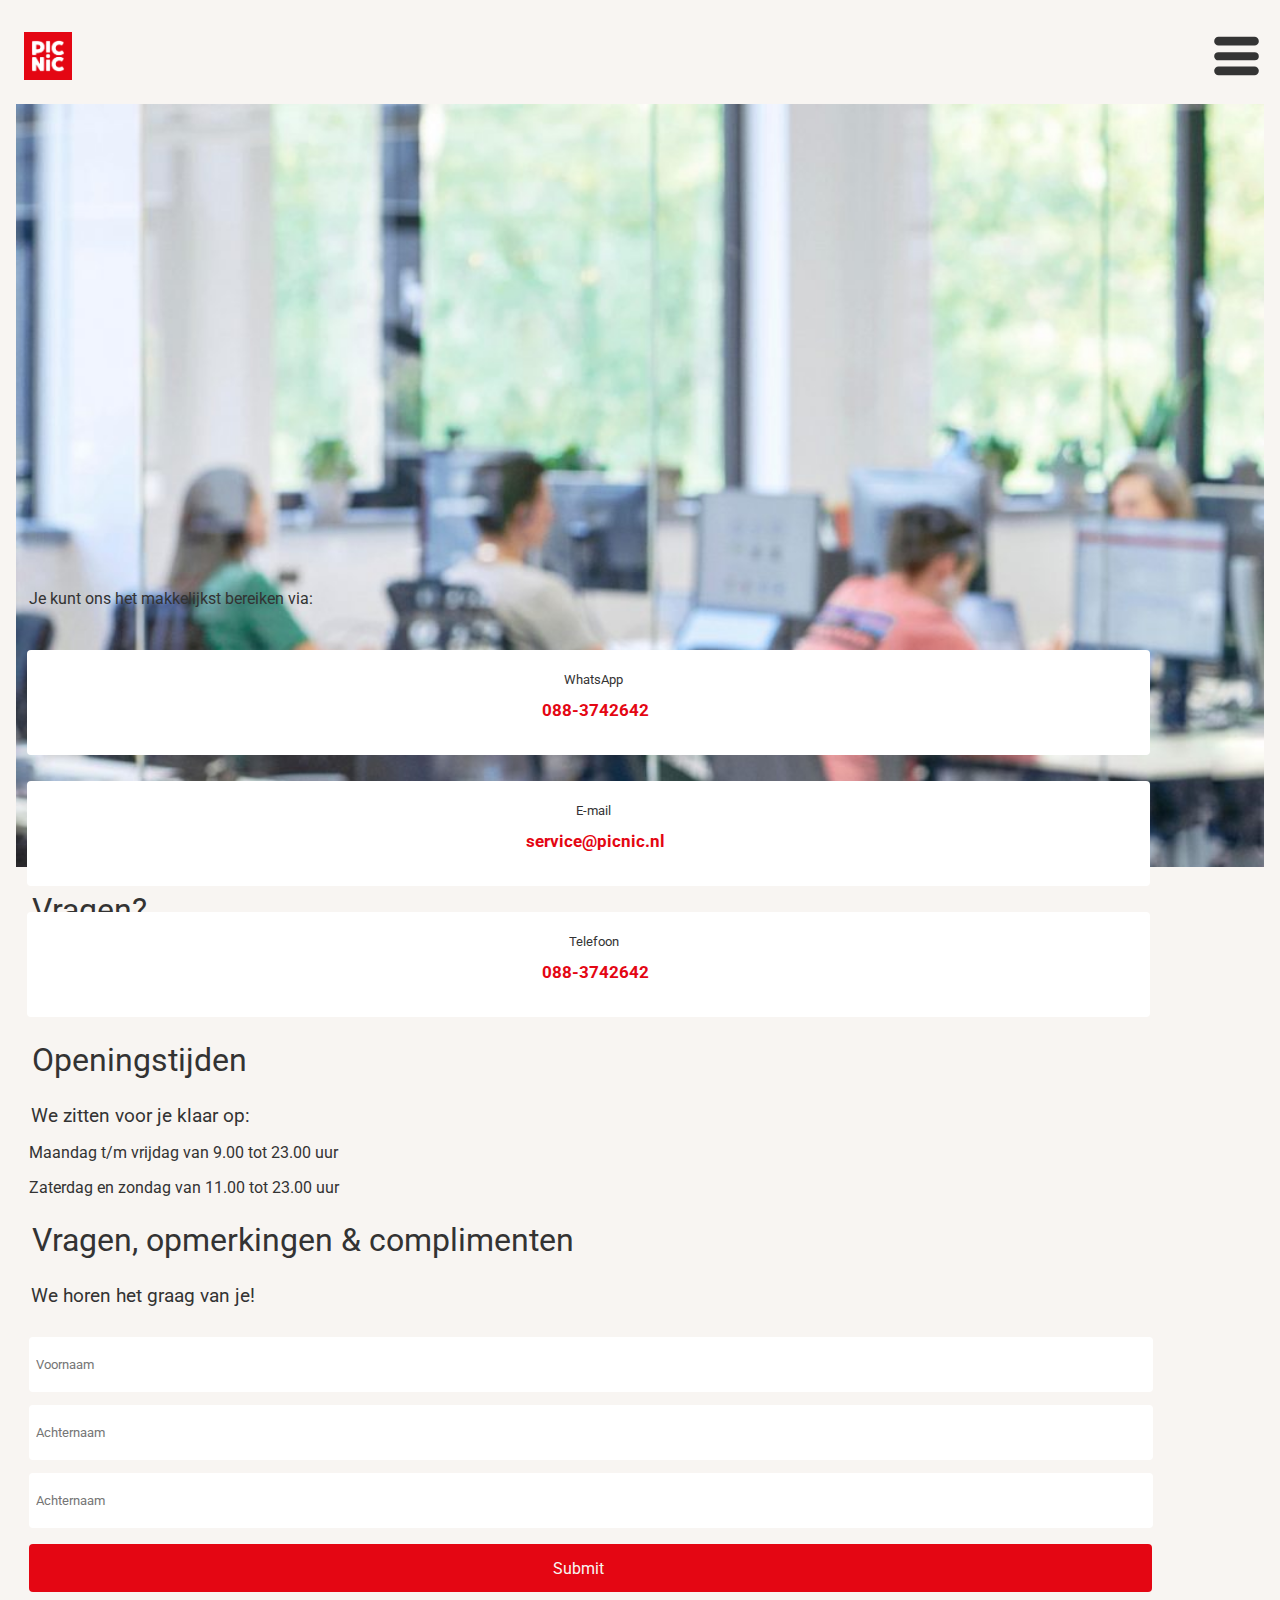
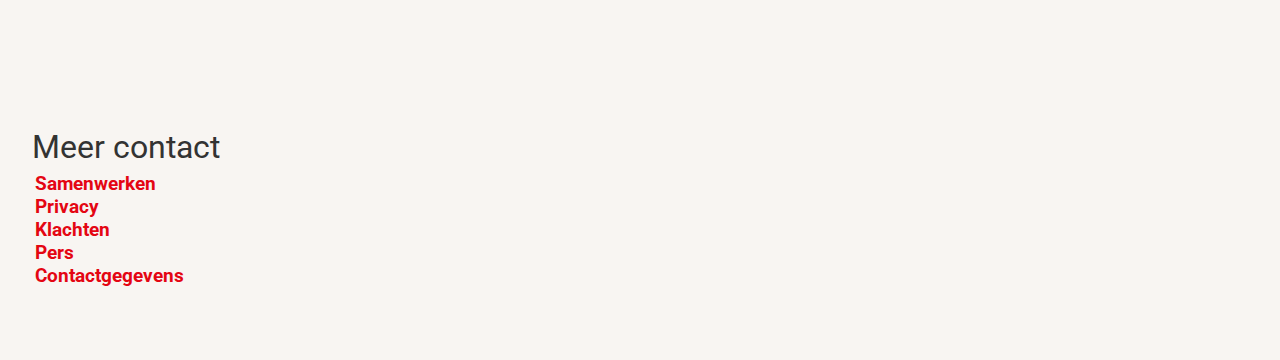
==== contact.html @ 74795848 "Add files via upload" ====
<!DOCTYPE html>
<html lang="nl">

<head>
    <meta charset="UTF-8">
    <link rel="shortcut icon" type="image/jpg" href="images/favicon.png"/>

    <title>Urban Outfitters</title>
    <link rel="stylesheet" href="styles/styles-page2.css">
    <link rel="preconnect" href="https://fonts.googleapis.com">
    <link href="https://fonts.googleapis.com/css2?family=Roboto&display=swap" rel="stylesheet"> 
    <link href="https://fonts.googleapis.com/css2?family=Roboto:wght@700&display=swap" rel="stylesheet">
    <meta name="viewport" content="width=device-width, initial-scale=1, minimum-scale=1">
</head>

<body>

<! -- header -->
<header>
    <div>
        <img class="logo" src="images/logo.svg" alt="Logo">
        <button class="mobile-menu-button">
            <img src="images/menu2.svg" alt="Mobile menu open">
        </button>
    </div>
    <nav class="mobile-menu">
        <ul class="mobile-menu-list">
            <li>
                <a href="index.html">Hoe werkt het?</a>
            </li>
            <li>
                <a href="#">App downloaden</a>
            </li>
            <li>
                <a href="#">Over Picnic</a>
            </li>
            <li>
                <a href="#">Veelgestelde vragen</a>
            </li>
            <li>
                <a href="contact.html" class="active"> Contact</a>
            </li>
        </ul>
    </nav>
</header>

<! -- main-->
<main>
<! -- section 1 -->
    <article>
        <img src="images/contact.jpeg" alt="Logo">
        <h1>Vragen?</h1> 
        <h2> Heb je een vraag of wil je iets aan ons kwijt? We helpen je graag!</h2>
    </article>
<! -- section 2 -->    

<article>
    <p>Je kunt ons het makkelijkst bereiken via:</p>
    <button>
      <p>WhatsApp</p>
    <p>088-3742642</p>
    </button>

    <button>
        <p>E-mail</p>
      <p>service@picnic.nl</p>
      </button>

      <button>
        <p>Telefoon</p>
      <p>088-3742642</p>
      </button>
      
    <h1>Openingstijden</h1>
    <h2>We zitten voor je klaar op:</h2>
    <h3>Maandag t/m vrijdag van 9.00 tot 23.00 uur</h3>
<h3>Zaterdag en zondag van 11.00 tot 23.00 uur </h3>

<h1>Vragen, opmerkingen & complimenten</h1>
<h2>We horen het graag van je!</h2>

<form action="#">
    <label for="fname"></label>
    <input type="text" id="fname" name="fname" placeholder="Voornaam" required>

    <label for="lname"></label><br>
    <input type="text" id="lname" name="lname" placeholder="Achternaam" required>

    <label for="lname"></label><br>
    <input type="text" id="lname" name="lname" placeholder="Achternaam" required>

    <input type="submit" value="Submit">
  </form> 

</article>

<! -- section 3 -->    
<article><h1>Meer contact</h1>
  <ul>
    <li>
        <a href="#">Samenwerken</a>
    </li>
    <li>
        <a href="#">Privacy</a>
    </li>
    <li>
        <a href="#">Klachten</a>
    </li>
    <li>
        <a href="#">Pers</a>
    </li>
    <li>
        <a href="#">Contactgegevens</a>
    </li>

</ul>
</article>
    <footer>
        <nav></nav>
    </footer>
</main>


<script src="scripts/script.js"></script>
</body>
</html>
---- styles/styles-page2.css ----
/* ALGEMENE CUSTOM PROPERTIES */
:root {
    --main-color: #F8F5F2;
    --subcolor-color: white;
    --background-color: #F8F5F2;
    --menu-color: #F8F5F2;

    --header-color: #E40613;
    --hover-color: #EC6663;
    --focus-color: #F9F8F6;
    --accent-color: #E40613;

    --white-space: 5vw;
    --max-width: 97.5em;

/* STYLING */
    --font-family:'Roboto', sans-serif;
    --h1-color: #333333;
    --h2-color: #333333;
    --h3-color: #83817D;
    --h4-color: #333333;
    --text-color: #222222;
    --sub-text-color: #83817D;
    --a-color:#E40613;
    --p-color:#E40613;
    --button: #E40613;
    --button-color: white;
}

*, *::before, *::after {
    box-sizing: border-box;
}

html, body {
    background-color: var(--main-color);
    margin: 0;
}

body {
    color: var(--main-color);
}

img {
    display: block;
    width: 100%;
    object-fit: contain;
}

body > hr {
    width: 100%;
    border: none;
    border-bottom: 0.06em solid var(--border-color);
    margin: 0;
}

header {
    padding-top: 1.5em;
    width: 100%;
    background-color: var(--main-color);
    display: flex;
    align-items: center;
}

header .logo {
    max-height: 4em;
    width: auto;
    padding: 0.5em;
    padding-left: 1.5em;
    border-radius: 0.4em;
}

header > div {
    display: flex;
    justify-content: space-between;
    width: 100%;
}

article {
    background-color: var(--background-color);
    padding:1em;
    height: 30em;
  }


article:nth-child(2) {
    background-color: var(--background-color);
    padding:1em;
    height: 70em;
}

article:nth-child(3) {
    background-color: var(--main-color);
    padding:1em;
    height: 17em;
}

h1 {
    color: var(--h1-color);
    font-family: var(--font-family);
    font-size: 2em;
    line-height: 44.54px;
    padding-left: 0.5em;
    font-weight: normal;
}

h2 {
    color: var(--h2-color);
    margin-top: -1em;
    font-family: var(--font-family);
    font-size: 1.2em;
    padding-left: 0.8em;
    font-weight: normal;
    margin-top: 0.6em;
}

h3 {
    color: var(--h2-color);
    margin-top: -1em;
    font-family: var(--font-family);
    font-size: 1em;
    padding-left: 0.8em;
    font-weight: normal;
    margin-top: 0.6em;
}

p {
    color: var(--h4-color);
    margin-top: -1em;
    font-family: var(--font-family);
    font-size: 1em;
    padding-top: 1.3em;
    padding-left: 0.8em;
    font-weight: normal;
}

p:nth-child(2) {
    color: var(--p-color);
    margin-top: -1em;
    font-family: var(--font-family);
    font-size: 1.3em;
    padding-top: 1em;
    padding-left: 0.8em;
    font-weight: bold;
}

a {
    color: var(--a-color);
    text-decoration: none;
    font-family: var(--font-family);
    font-size: 1em;
    font-weight: bold;
}

button {
    margin-top: 2em;
    margin-left: 0.8em;
    padding:1.3em 1.3em 1.3em 1.3em;
    width: 90%;
    border:none;
    border-radius:.25rem;
    cursor:pointer;
    color: var(--button-color);
    background-color: var(--button-color);
}

button:hover,
button:focus {
    background-color: var(--background-color);
    border: 0.01em solid var(--accent-color);
}

ul {
    margin-top: -1em;
    font-family: var(--font-family);
    font-size: 1.2em;
    padding-left: 3.4em;
    font-weight: normal;
    list-style-type: none;
}

article ul {
margin-top: -1em;
font-family: var(--font-family);
font-size: 1.2em;
padding-left: 1em;
font-weight: normal;
list-style-type: none;
}s

main ul img {
    padding-top: 1em;
    max-width: 17%;
    float: left;
}

.mobile-menu {
    position: fixed;
    top: 7em;
    left: -100%;
    width: 100%;
    height: 100%;

    transition: left 300ms;
    z-index: 20;
    background-color: var(--menu-color);
    padding-top: 2em;
}

header .mobile-menu-button {
    width: 3.5em;
    margin: 0;
    padding: 0;
    border: none;
    background-color: unset !important;
    margin-right: 1.5em;
}

.mobile-menu-button img {
    width: 100%;
    height: 100%;
}

.mobile-menu ul {
    margin-top: 0;
    list-style-type: none;
    padding-left: 2em;

}

.mobile-menu ul li {
    margin-bottom: 0.5em;
}

.mobile-menu ul a {
    text-decoration: none;
    color: var(--h1-color);
    font-weight: bold;
    font-size: 1.5em;
}

.mobile-menu ul a.active {
    border-bottom: 0.18em solid var(--accent-color);
}

.mobile-menu.open {
    left: 0;
}

.horizontal-slider {
    display: flex;
    gap: 1em;
    overflow: auto;
    scroll-snap-type: x mandatory;
}

.horizontal-slider img {
    height: auto;
    width: 15em;
    scroll-snap-align: start;
}

article .icons {
    max-height: 3em;
    display: block;
    margin-left: auto;
    margin-right: auto;
}

input[type=text] {
    font-family: var(--font-family);
    width: 90%;
    padding: 1.5em 1.5em;
    border: none;
    border-radius:.25rem;
    padding-left: 0.5em;
    margin-left: 1em;
    margin-top: 1em;
}

input[type=submit] {
    font-family: var(--font-family);
    background-color: var(--accent-color);
    border-radius:.25rem;
    width: 90%;
    border: none;
    color: var(--sub-color);
    padding: 0.9em 2em;
    text-align: center;
    text-decoration: none;
    font-size: 1em;

    padding-left: 0.5em;
    margin-left: 0.8em;
    margin-top: 1em;
}

input[type=submit]:focus,
input[type=submit]:hover {
    color: var(--focus-color);
    background-color:var(--hover-color);
}

input[type=text]:focus {
    color: var(--accent-color);
    border: 0.01em solid var(--accent-color);
  }

footer {
    background-color: var(--main-color)
    height: 8.5em;
    text-align: center;
}

footer li {
    display:inline-block
}

footer img {
    margin-top: 1.5em;
    margin-bottom: 1.5em;
    width: 70%;
    padding-left: 0.1em;
}
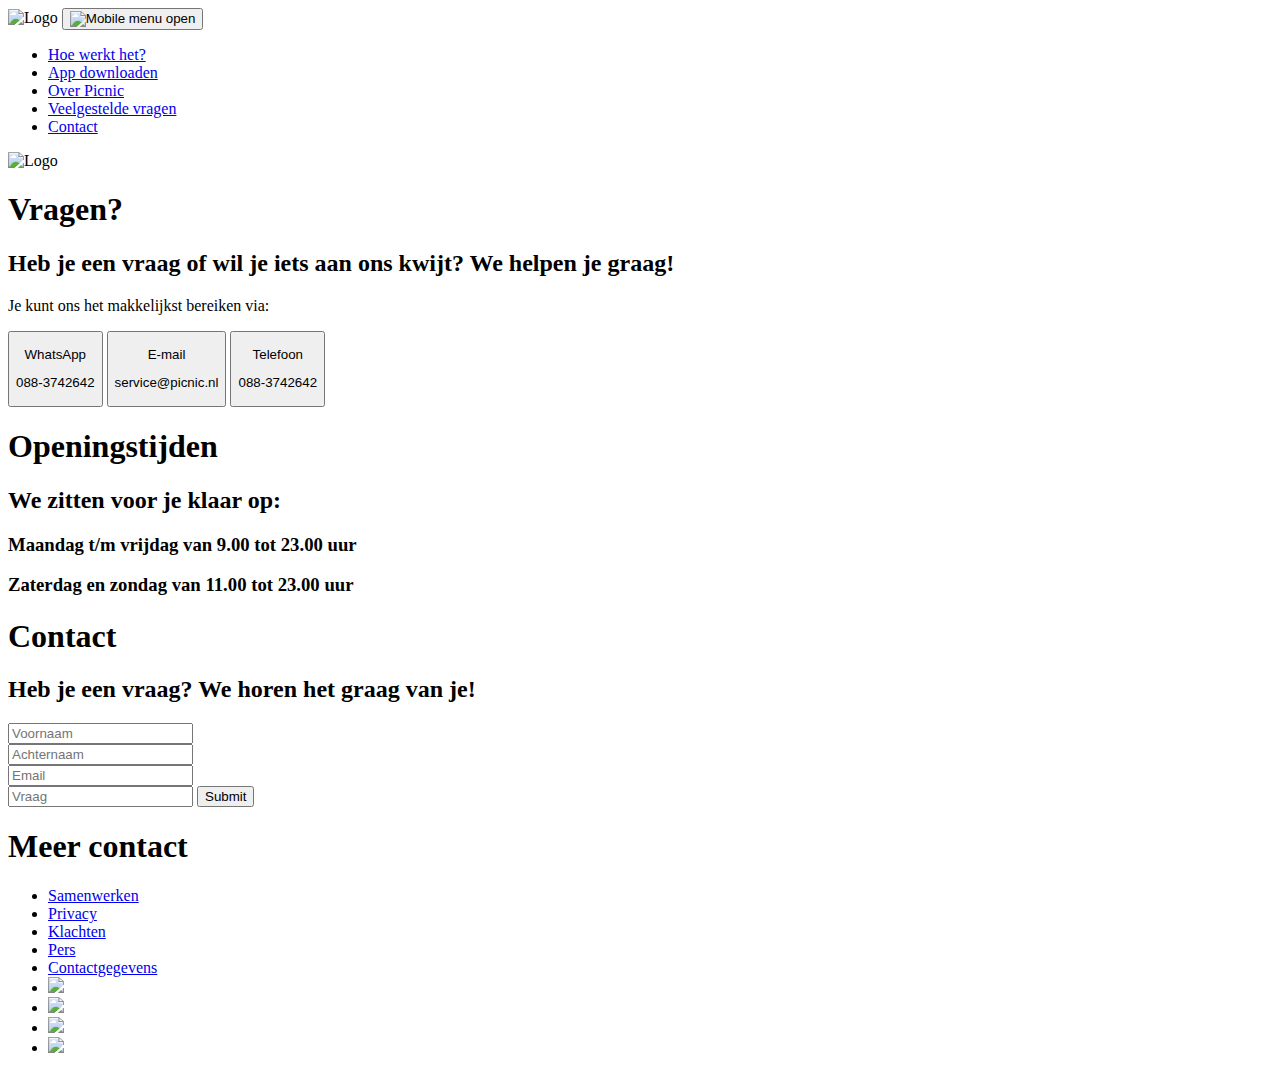
==== commit 577f1184: "Add files via upload" ====
--- a/contact.html
+++ b/contact.html
@@ -3,9 +3,9 @@
 
 <head>
     <meta charset="UTF-8">
-    <link rel="shortcut icon" type="image/jpg" href="images/favicon.png"/>
+    <link rel="shortcut icon" type="image/png" href="images/logo.svg"/>
 
-    <title>Urban Outfitters</title>
+    <title>Picnic</title>
     <link rel="stylesheet" href="styles/styles-page2.css">
     <link rel="preconnect" href="https://fonts.googleapis.com">
     <link href="https://fonts.googleapis.com/css2?family=Roboto&display=swap" rel="stylesheet"> 
@@ -18,7 +18,7 @@
 <! -- header -->
 <header>
     <div>
-        <img class="logo" src="images/logo.svg" alt="Logo">
+        <img class="logo" href="index.html" src="images/logo.svg" alt="Logo">
         <button class="mobile-menu-button">
             <img src="images/menu2.svg" alt="Mobile menu open">
         </button>
@@ -57,52 +57,56 @@
 <article>
     <p>Je kunt ons het makkelijkst bereiken via:</p>
     <button>
-      <p>WhatsApp</p>
-    <p>088-3742642</p>
+        <p>WhatsApp</p>
+        <p>088-3742642</p>
     </button>
 
     <button>
         <p>E-mail</p>
-      <p>service@picnic.nl</p>
-      </button>
+        <p>service@picnic.nl</p>
+    </button>
 
-      <button>
+    <button>
         <p>Telefoon</p>
-      <p>088-3742642</p>
-      </button>
+        <p>088-3742642</p>
+    </button>
       
     <h1>Openingstijden</h1>
     <h2>We zitten voor je klaar op:</h2>
     <h3>Maandag t/m vrijdag van 9.00 tot 23.00 uur</h3>
-<h3>Zaterdag en zondag van 11.00 tot 23.00 uur </h3>
+    <h3>Zaterdag en zondag van 11.00 tot 23.00 uur </h3>
 
-<h1>Vragen, opmerkingen & complimenten</h1>
-<h2>We horen het graag van je!</h2>
+    <h1>Contact</h1>
+    <h2>Heb je een vraag? We horen het graag van je!</h2>
 
-<form action="#">
-    <label for="fname"></label>
-    <input type="text" id="fname" name="fname" placeholder="Voornaam" required>
+    <form action="#">
+        <label for="fname"></label>
+        <input type="text" id="fname" name="fname" placeholder="Voornaam" required>
 
-    <label for="lname"></label><br>
-    <input type="text" id="lname" name="lname" placeholder="Achternaam" required>
+        <label for="lname"></label><br>
+        <input type="text" id="lname" name="lname" placeholder="Achternaam" required>
 
-    <label for="lname"></label><br>
-    <input type="text" id="lname" name="lname" placeholder="Achternaam" required>
+        <label for="email"></label><br>
+        <input type="text" id="email" name="email" placeholder="Email" required>
+    
+        <label for="question"></label><br>
+        <input type="text" id="question" name="question" placeholder="Vraag" required>
 
-    <input type="submit" value="Submit">
+        <input type="submit" value="Submit">
   </form> 
 
 </article>
 
 <! -- section 3 -->    
 <article><h1>Meer contact</h1>
-  <ul>
-    <li>
-        <a href="#">Samenwerken</a>
-    </li>
-    <li>
-        <a href="#">Privacy</a>
-    </li>
+    <ul>
+        <li>
+            <a href="#">Samenwerken</a>
+        </li>
+        
+        <li>
+            <a href="#">Privacy</a>
+        </li>
     <li>
         <a href="#">Klachten</a>
     </li>
@@ -113,10 +117,14 @@
         <a href="#">Contactgegevens</a>
     </li>
 
-</ul>
-</article>
+    <! -- Footer-->
     <footer>
-        <nav></nav>
+        <nav>
+            <li><a href="https://www.facebook.com/picnicNL/" target="_blank"><img src="images/fb2.svg"></a></li>
+            <li><a href="https://www.instagram.com/picnic/" target="_blank"><img src="images/ig.svg" /></a></li>
+            <li><a href="https://twitter.com/picnic" target="_blank"><img src="images/twt.svg" /></a></li>
+            <li><a href="https://api.whatsapp.com/send?phone=31883742642" target="_blank"><img src="images/wa.svg" /></a></li>
+        </nav>
     </footer>
 </main>
 
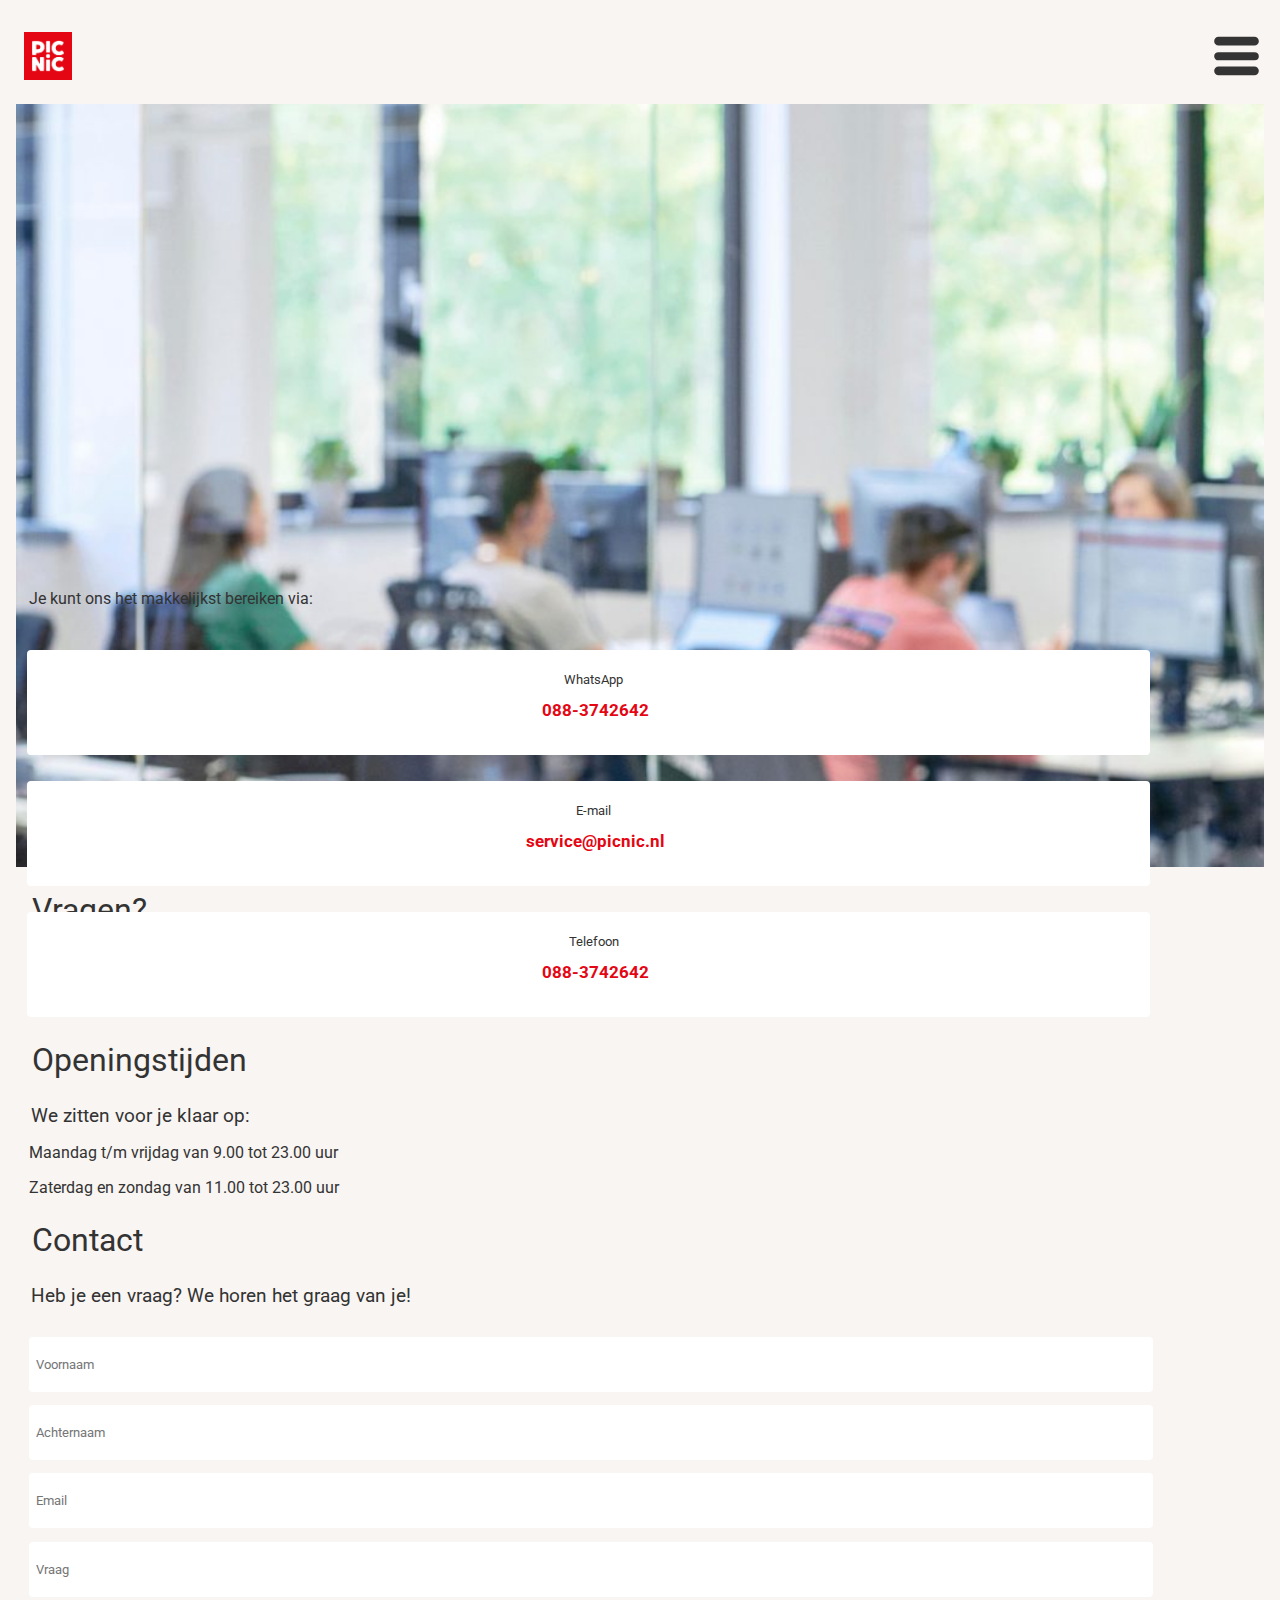
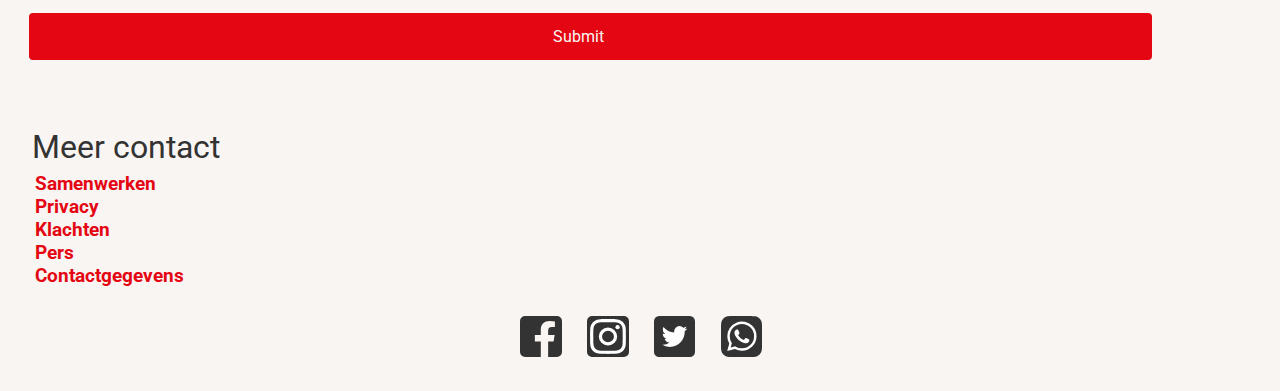
==== commit 25d32a01: "Add files via upload" ====
--- a/contact.html
+++ b/contact.html
@@ -18,7 +18,7 @@
 <! -- header -->
 <header>
     <div>
-        <img class="logo" href="index.html" src="images/logo.svg" alt="Logo">
+        <img class="logo"src="images/logo.svg" alt="Logo">
         <button class="mobile-menu-button">
             <img src="images/menu2.svg" alt="Mobile menu open">
         </button>
--- a/styles/styles-page2.css
+++ b/styles/styles-page2.css
@@ -0,0 +1,323 @@
+/* ALGEMENE CUSTOM PROPERTIES */
+:root {
+    --main-color: #F8F5F2;
+    --subcolor-color: white;
+    --background-color: #F8F5F2;
+    --menu-color: #F8F5F2;
+
+    --header-color: #E40613;
+    --hover-color: #EC6663;
+    --focus-color: #F9F8F6;
+    --accent-color: #E40613;
+
+    --white-space: 5vw;
+    --max-width: 97.5em;
+
+/* STYLING */
+    --font-family:'Roboto', sans-serif;
+    --h1-color: #333333;
+    --h2-color: #333333;
+    --h3-color: #83817D;
+    --h4-color: #333333;
+    --text-color: #222222;
+    --sub-text-color: #83817D;
+    --a-color:#E40613;
+    --p-color:#E40613;
+    --button: #E40613;
+    --button-color: white;
+}
+
+*, *::before, *::after {
+    box-sizing: border-box;
+}
+
+html, body {
+    background-color: var(--main-color);
+    margin: 0;
+}
+
+body {
+    color: var(--main-color);
+}
+
+img {
+    display: block;
+    width: 100%;
+    object-fit: contain;
+}
+
+body > hr {
+    width: 100%;
+    border: none;
+    border-bottom: 0.06em solid var(--border-color);
+    margin: 0;
+}
+
+header {
+    padding-top: 1.5em;
+    width: 100%;
+    background-color: var(--main-color);
+    display: flex;
+    align-items: center;
+}
+
+header .logo {
+    max-height: 4em;
+    width: auto;
+    padding: 0.5em;
+    padding-left: 1.5em;
+    border-radius: 0.4em;
+}
+
+header > div {
+    display: flex;
+    justify-content: space-between;
+    width: 100%;
+}
+
+article {
+    background-color: var(--background-color);
+    padding:1em;
+    height: 30em;
+  }
+
+
+article:nth-child(2) {
+    background-color: var(--background-color);
+    padding:1em;
+    height: 70em;
+}
+
+article:nth-child(3) {
+    background-color: var(--main-color);
+    padding:1em;
+    height: 17em;
+}
+
+h1 {
+    color: var(--h1-color);
+    font-family: var(--font-family);
+    font-size: 2em;
+    line-height: 44.54px;
+    padding-left: 0.5em;
+    font-weight: normal;
+}
+
+h2 {
+    color: var(--h2-color);
+    margin-top: -1em;
+    font-family: var(--font-family);
+    font-size: 1.2em;
+    padding-left: 0.8em;
+    font-weight: normal;
+    margin-top: 0.6em;
+}
+
+h3 {
+    color: var(--h2-color);
+    margin-top: -1em;
+    font-family: var(--font-family);
+    font-size: 1em;
+    padding-left: 0.8em;
+    font-weight: normal;
+    margin-top: 0.6em;
+}
+
+p {
+    color: var(--h4-color);
+    margin-top: -1em;
+    font-family: var(--font-family);
+    font-size: 1em;
+    padding-top: 1.3em;
+    padding-left: 0.8em;
+    font-weight: normal;
+}
+
+p:nth-child(2) {
+    color: var(--p-color);
+    margin-top: -1em;
+    font-family: var(--font-family);
+    font-size: 1.3em;
+    padding-top: 1em;
+    padding-left: 0.8em;
+    font-weight: bold;
+}
+
+a {
+    color: var(--a-color);
+    text-decoration: none;
+    font-family: var(--font-family);
+    font-size: 1em;
+    font-weight: bold;
+}
+
+button {
+    margin-top: 2em;
+    margin-left: 0.8em;
+    padding:1.3em 1.3em 1.3em 1.3em;
+    width: 90%;
+    border:none;
+    border-radius:.25rem;
+    cursor:pointer;
+    color: var(--button-color);
+    background-color: var(--button-color);
+}
+
+button:hover,
+button:focus {
+    background-color: var(--background-color);
+    border: 0.01em solid var(--accent-color);
+}
+
+ul {
+    margin-top: -1em;
+    font-family: var(--font-family);
+    font-size: 1.2em;
+    padding-left: 3.4em;
+    font-weight: normal;
+    list-style-type: none;
+}
+
+article ul {
+margin-top: -1em;
+font-family: var(--font-family);
+font-size: 1.2em;
+padding-left: 1em;
+font-weight: normal;
+list-style-type: none;
+}s
+
+main ul img {
+    padding-top: 1em;
+    max-width: 17%;
+    float: left;
+}
+
+.mobile-menu {
+    position: fixed;
+    top: 7em;
+    left: -100%;
+    width: 100%;
+    height: 100%;
+
+    transition: left 300ms;
+    z-index: 20;
+    background-color: var(--menu-color);
+    padding-top: 2em;
+}
+
+header .mobile-menu-button {
+    width: 3.5em;
+    margin: 0;
+    padding: 0;
+    border: none;
+    background-color: unset !important;
+    margin-right: 1.5em;
+}
+
+.mobile-menu-button img {
+    width: 100%;
+    height: 100%;
+}
+
+.mobile-menu ul {
+    margin-top: 0;
+    list-style-type: none;
+    padding-left: 2em;
+
+}
+
+.mobile-menu ul li {
+    margin-bottom: 0.5em;
+}
+
+.mobile-menu ul a {
+    text-decoration: none;
+    color: var(--h1-color);
+    font-weight: bold;
+    font-size: 1.5em;
+}
+
+.mobile-menu ul a.active {
+    border-bottom: 0.18em solid var(--accent-color);
+}
+
+.mobile-menu.open {
+    left: 0;
+}
+
+.horizontal-slider {
+    display: flex;
+    gap: 1em;
+    overflow: auto;
+    scroll-snap-type: x mandatory;
+}
+
+.horizontal-slider img {
+    height: auto;
+    width: 15em;
+    scroll-snap-align: start;
+}
+
+article .icons {
+    max-height: 3em;
+    display: block;
+    margin-left: auto;
+    margin-right: auto;
+}
+
+input[type=text] {
+    font-family: var(--font-family);
+    width: 90%;
+    padding: 1.5em 1.5em;
+    border: none;
+    border-radius:.25rem;
+    padding-left: 0.5em;
+    margin-left: 1em;
+    margin-top: 1em;
+}
+
+input[type=submit] {
+    font-family: var(--font-family);
+    background-color: var(--accent-color);
+    border-radius:.25rem;
+    width: 90%;
+    border: none;
+    color: var(--sub-color);
+    padding: 0.9em 2em;
+    text-align: center;
+    text-decoration: none;
+    font-size: 1em;
+
+    padding-left: 0.5em;
+    margin-left: 0.8em;
+    margin-top: 1em;
+}
+
+input[type=submit]:focus,
+input[type=submit]:hover {
+    color: var(--focus-color);
+    background-color:var(--hover-color);
+}
+
+input[type=text]:focus {
+    color: var(--accent-color);
+    border: 0.01em solid var(--accent-color);
+  }
+
+footer {
+    background-color: var(--main-color)
+    height: 8.5em;
+    text-align: center;
+}
+
+footer li {
+    display:inline-block
+}
+
+footer img {
+    margin-top: 1.5em;
+    margin-bottom: 1.5em;
+    width: 70%;
+    padding-left: 0.1em;
+}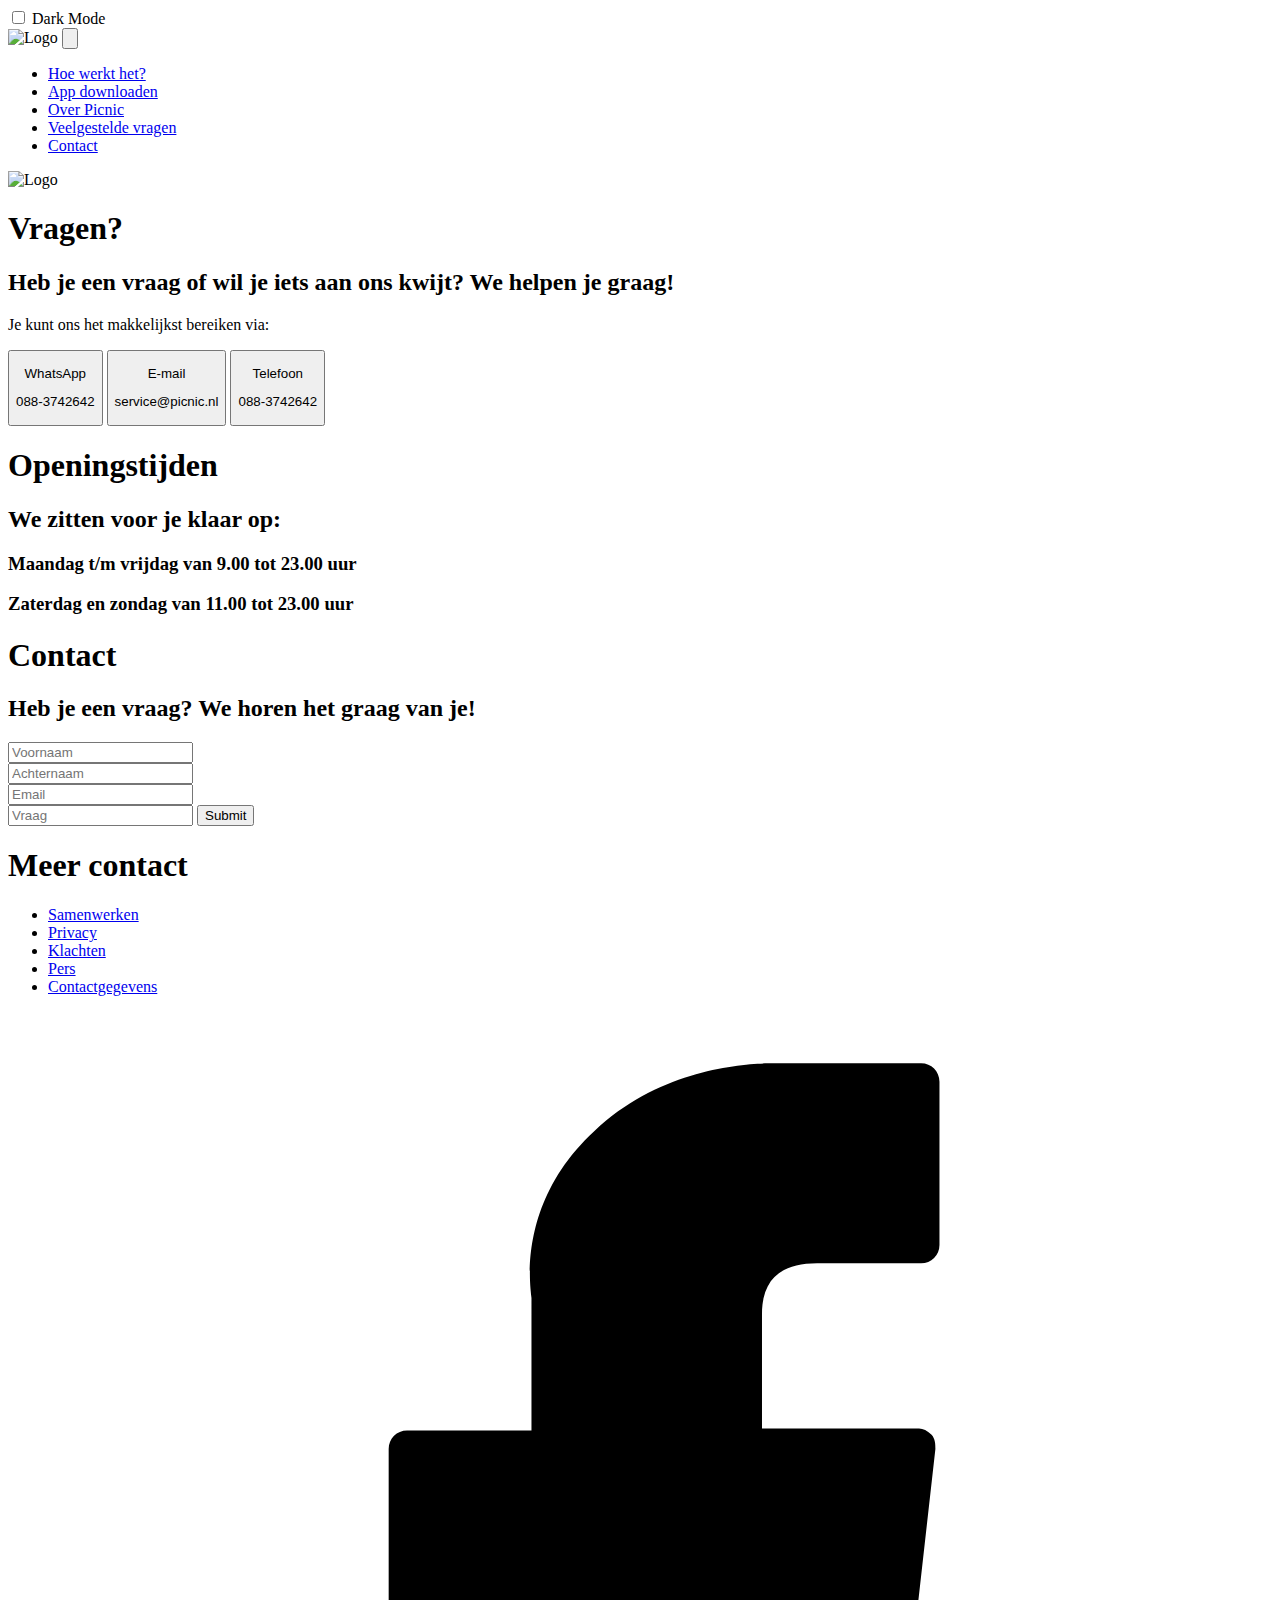
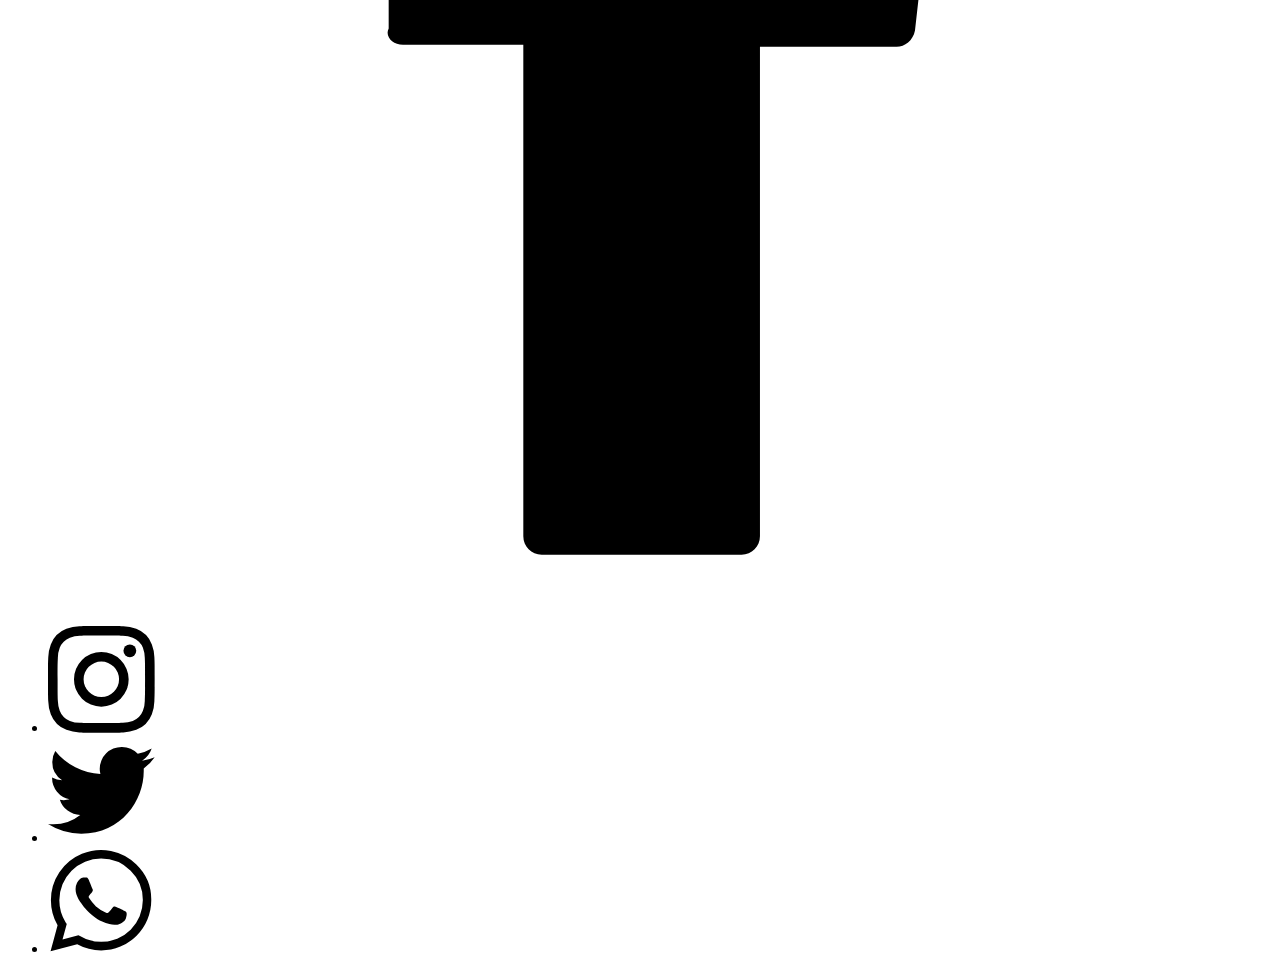
==== commit 14c97685: "Add files via upload" ====
--- a/contact.html
+++ b/contact.html
@@ -17,10 +17,30 @@
 
 <! -- header -->
 <header>
+    <input type="checkbox" id="dark-mode" name="dark-mode" value="dark-mode" class="visually-hidden">
+    <label for="dark-mode"> Dark Mode </label>
+
     <div>
-        <img class="logo"src="images/logo.svg" alt="Logo">
+        <img class="logo" src="images/logo.svg" alt="Logo">
         <button class="mobile-menu-button">
-            <img src="images/menu2.svg" alt="Mobile menu open">
+            <svg version="1.1" id="menu-open" xmlns="http://www.w3.org/2000/svg" xmlns:xlink="http://www.w3.org/1999/xlink" x="0px"
+                 y="0px"
+                 viewBox="0 0 80 80" style="" xml:space="preserve">
+                <g id="Group_1">
+	                <path id="Rectangle_85" class="st0" d="M9.6,6.6h60.9c4.1,0,7.5,3.3,7.5,7.5c0,0,0,0,0,0l0,0c0,4.1-3.4,7.5-7.5,7.5c0,0,0,0,0,0
+		            H9.6c-4.1,0-7.5-3.3-7.5-7.4c0,0,0,0,0-0.1l0,0C2,10,5.4,6.6,9.6,6.6C9.5,6.6,9.5,6.6,9.6,6.6z"/>
+                    <path id="Rectangle_86" class="st0" d="M9.1,33.3h61.7c3.9,0,7.1,3.1,7.1,7c0,0,0,0,0,0.1l0,0c0,3.9-3.2,7.1-7.1,7.1H9.1
+		            c-3.9,0-7.1-3.1-7.1-7c0,0,0,0,0,0l0,0C2,36.5,5.2,33.3,9.1,33.3C9.1,33.3,9.1,33.3,9.1,33.3z"/>
+                    <path id="Rectangle_87" class="st0" d="M9.6,58.4h60.9c4.1,0,7.5,3.3,7.5,7.4c0,0,0,0,0,0.1l0,0c0,4.1-3.4,7.5-7.5,7.5l0,0H9.6
+		            C5.4,73.4,2,70,2,65.9c0,0,0,0,0,0l0,0C2,61.7,5.4,58.4,9.6,58.4C9.5,58.4,9.5,58.4,9.6,58.4z"/>
+                </g>
+            </svg>
+            <svg style="display: none;" id="menu-close" data-name="Laag 1" xmlns="http://www.w3.org/2000/svg" viewBox="0 0 80 80">
+                <path id="Rectangle_85" data-name="Rectangle 85" class="cls-1"
+                      d="M21.36,9.15,70.85,58.64a8.64,8.64,0,0,1,0,12.21h0a8.64,8.64,0,0,1-12.21,0L9.15,21.36a8.64,8.64,0,0,1,0-12.21h0A8.64,8.64,0,0,1,21.36,9.15Z"/>
+                <path id="Rectangle_90" data-name="Rectangle 90" class="cls-1"
+                      d="M70.85,21.36,21.36,70.85a8.64,8.64,0,0,1-12.21,0h0a8.64,8.64,0,0,1,0-12.21L58.64,9.15a8.64,8.64,0,0,1,12.21,0h0A8.64,8.64,0,0,1,70.85,21.36Z"/>
+            </svg>
         </button>
     </div>
     <nav class="mobile-menu">
@@ -47,14 +67,14 @@
 <! -- main-->
 <main>
 <! -- section 1 -->
-    <article>
+    <section>
         <img src="images/contact.jpeg" alt="Logo">
         <h1>Vragen?</h1> 
         <h2> Heb je een vraag of wil je iets aan ons kwijt? We helpen je graag!</h2>
-    </article>
+    </section>
 <! -- section 2 -->    
 
-<article>
+<section>
     <p>Je kunt ons het makkelijkst bereiken via:</p>
     <button>
         <p>WhatsApp</p>
@@ -95,10 +115,10 @@
         <input type="submit" value="Submit">
   </form> 
 
-</article>
+</section>
 
 <! -- section 3 -->    
-<article><h1>Meer contact</h1>
+<section><h1>Meer contact</h1>
     <ul>
         <li>
             <a href="#">Samenwerken</a>
@@ -120,10 +140,24 @@
     <! -- Footer-->
     <footer>
         <nav>
-            <li><a href="https://www.facebook.com/picnicNL/" target="_blank"><img src="images/fb2.svg"></a></li>
-            <li><a href="https://www.instagram.com/picnic/" target="_blank"><img src="images/ig.svg" /></a></li>
-            <li><a href="https://twitter.com/picnic" target="_blank"><img src="images/twt.svg" /></a></li>
-            <li><a href="https://api.whatsapp.com/send?phone=31883742642" target="_blank"><img src="images/wa.svg" /></a></li>
+            
+            <a href="https://www.facebook.com/picnicNL/" target="_blank"> <svg version="1.1" id="Laag_1" xmlns="http://www.w3.org/2000/svg" xmlns:xlink="http://www.w3.org/1999/xlink" x="0px" y="0px"viewBox="0 0 60 60.1" style="enable-background:new 0 0 60 60.1;" xml:space="preserve"> <g id="XMLID_834_">
+               <path id="XMLID_835_" class="st0" d="M17.4,31.8h5.9v24.1c0,0.5,0.4,0.9,0.9,0.9H34c0.5,0,0.9-0.4,0.9-0.9v-24h6.7 c0.4,0,0.8-0.3,0.9-0.8l1-8.9c0-0.2,0-0.5-0.2-0.7c-0.2-0.2-0.4-0.3-0.6-0.3h-7.7v-5.6c0-1.7,0.9-2.5,2.7-2.5c0.3,0,5.1,0,5.1,0
+               c0.5,0,0.9-0.4,0.9-0.9V4.2c0-0.5-0.4-0.9-0.9-0.9h-7c0,0-0.2,0-0.3,0c-1.2,0-5.4,0.2-8.7,3.3c-3.7,3.4-3.2,7.4-3.1,8.2v6.5h-6.1
+               c-0.5,0-0.9,0.4-0.9,0.9v8.8C16.5,31.4,16.9,31.8,17.4,31.8z"/>
+                </g>
+            </svg>
+            </a>
+
+            <li><a href="https://www.instagram.com/picnic/" target="_blank"> <svg id="Laag_1" data-name="Laag 1" xmlns="http://www.w3.org/2000/svg" width="28.22mm" height="28.22mm" viewBox="0 0 80 80"><defs></defs><path class="cls-1" d="M40,0C29.1,0,27.8,0,23.5.2a28.58,28.58,0,0,0-9.7,1.9A20.24,20.24,0,0,0,2.1,13.8,29.12,29.12,0,0,0,.2,23.5C0,27.8,0,29.1,0,40S0,52.2.2,56.5a28.58,28.58,0,0,0,1.9,9.7A20.24,20.24,0,0,0,13.8,77.9a29.12,29.12,0,0,0,9.7,1.9c4.3.2,5.6.2,16.5.2s12.2,0,16.5-.2a28.58,28.58,0,0,0,9.7-1.9A20.24,20.24,0,0,0,77.9,66.2a29.12,29.12,0,0,0,1.9-9.7c.2-4.3.2-5.6.2-16.5s0-12.2-.2-16.5a28.58,28.58,0,0,0-1.9-9.7A20.24,20.24,0,0,0,66.2,2.1,29.12,29.12,0,0,0,56.5.2C52.2,0,50.9,0,40,0Zm0,7.2c10.7,0,11.9,0,16.2.2a21,21,0,0,1,7.4,1.4,11.86,11.86,0,0,1,4.6,3,11.86,11.86,0,0,1,3,4.6,23.63,23.63,0,0,1,1.4,7.4c.2,4.2.2,5.5.2,16.2s0,11.9-.2,16.2a21,21,0,0,1-1.4,7.4,13.33,13.33,0,0,1-7.6,7.6,23.63,23.63,0,0,1-7.4,1.4c-4.2.2-5.5.2-16.2.2s-11.9,0-16.2-.2a21,21,0,0,1-7.4-1.4,11.86,11.86,0,0,1-4.6-3,11.86,11.86,0,0,1-3-4.6,23.63,23.63,0,0,1-1.4-7.4c-.2-4.3-.2-5.5-.2-16.2s0-11.9.2-16.2a21,21,0,0,1,1.4-7.4,11.86,11.86,0,0,1,3-4.6,11.86,11.86,0,0,1,4.6-3,23.63,23.63,0,0,1,7.4-1.4C28.1,7.2,29.3,7.2,40,7.2Z"/><path class="cls-1" d="M40,53.3A13.3,13.3,0,1,1,53.3,40,13.29,13.29,0,0,1,40,53.3Zm0-33.8A20.5,20.5,0,1,0,60.5,40,20.53,20.53,0,0,0,40,19.5Z"/><path class="cls-1" d="M66.2,18.6a4.8,4.8,0,1,1-4.8-4.8A4.87,4.87,0,0,1,66.2,18.6Z"/></svg>
+            </a></li>
+            
+            <li><a href="https://twitter.com/picnic" target="_blank"> <svg id="Laag_1" data-name="Laag 1" xmlns="http://www.w3.org/2000/svg" width="28.22mm" height="28.22mm" viewBox="0 0 79.99 79.99"><defs>
+            </defs><path id="Logo_FIXED" data-name="Logo FIXED" class="cls-1" d="M25,72.54c30.3,0,46.8-25,46.8-46.81V23.65A34.1,34.1,0,0,0,80,15.15a31,31,0,0,1-9.46,2.57,17.13,17.13,0,0,0,7.22-9.14,34.53,34.53,0,0,1-10.43,4,16.28,16.28,0,0,0-12-5.14A16.49,16.49,0,0,0,38.8,23.89V24a13.55,13.55,0,0,0,.48,3.69A46.36,46.36,0,0,1,5.45,10.5a16.21,16.21,0,0,0-2.24,8.34,16,16,0,0,0,7.37,13.62,19.56,19.56,0,0,1-7.53-2.08v.16A16.5,16.5,0,0,0,16.19,46.73a20.49,20.49,0,0,1-4.33.64,17.76,17.76,0,0,1-3-.32A16.42,16.42,0,0,0,24.21,58.44a32.27,32.27,0,0,1-20.36,7A29.13,29.13,0,0,1,0,65.32a46.58,46.58,0,0,0,25,7.22"/></svg></a></li>
+
+            <li><a href="https://api.whatsapp.com/send?phone=31883742642" target="_blank"> <svg id="Laag_1" data-name="Laag 1" xmlns="http://www.w3.org/2000/svg" width="28.22mm" height="28.22mm" viewBox="0 0 80 80"><defs></defs><g id="WhatsApp-Logo-Icon"><path class="cls-1" d="M57.12,47.77c-.92-.52-5.55-2.77-6.47-3s-1.45-.53-2.11.52a44.58,44.58,0,0,1-3,3.7c-.53.66-1.06.66-2,.27A27.26,27.26,0,0,1,36,44.6a34.34,34.34,0,0,1-5.28-6.47c-.53-.92,0-1.45.39-2s.93-1.06,1.45-1.58A4,4,0,0,0,33.48,33a1.64,1.64,0,0,0-.13-1.58c-.27-.53-2.12-5.16-2.91-7s-1.58-1.59-2.11-1.59H26.48A3.61,3.61,0,0,0,24,24a10.12,10.12,0,0,0-3.3,7.79c0,4.63,3.43,9.12,3.83,9.78s6.6,10.17,16.11,14.26a46.36,46.36,0,0,0,5.42,2,13.57,13.57,0,0,0,5.94.4c1.85-.27,5.55-2.25,6.34-4.49s.79-4.1.53-4.49c-.13-.8-.79-1.06-1.72-1.46M40,71.15h0a30.9,30.9,0,0,1-16-4.36l-1.19-.66L10.89,69.3l3.17-11.49-.79-1.19A30.86,30.86,0,0,1,8.52,40a31.28,31.28,0,0,1,31.3-31.3A31.74,31.74,0,0,1,62,17.79,30.74,30.74,0,0,1,71.12,40,31.14,31.14,0,0,1,40,71.15M66.5,13.3A37.64,37.64,0,0,0,2.18,39.85a38.17,38.17,0,0,0,5,18.89L1.91,78.28l20-5.28a37.43,37.43,0,0,0,18,4.62h0A37.7,37.7,0,0,0,77.46,40a36.5,36.5,0,0,0-11-26.68"/></g></svg>
+                </a></li>
+
         </nav>
     </footer>
 </main>
